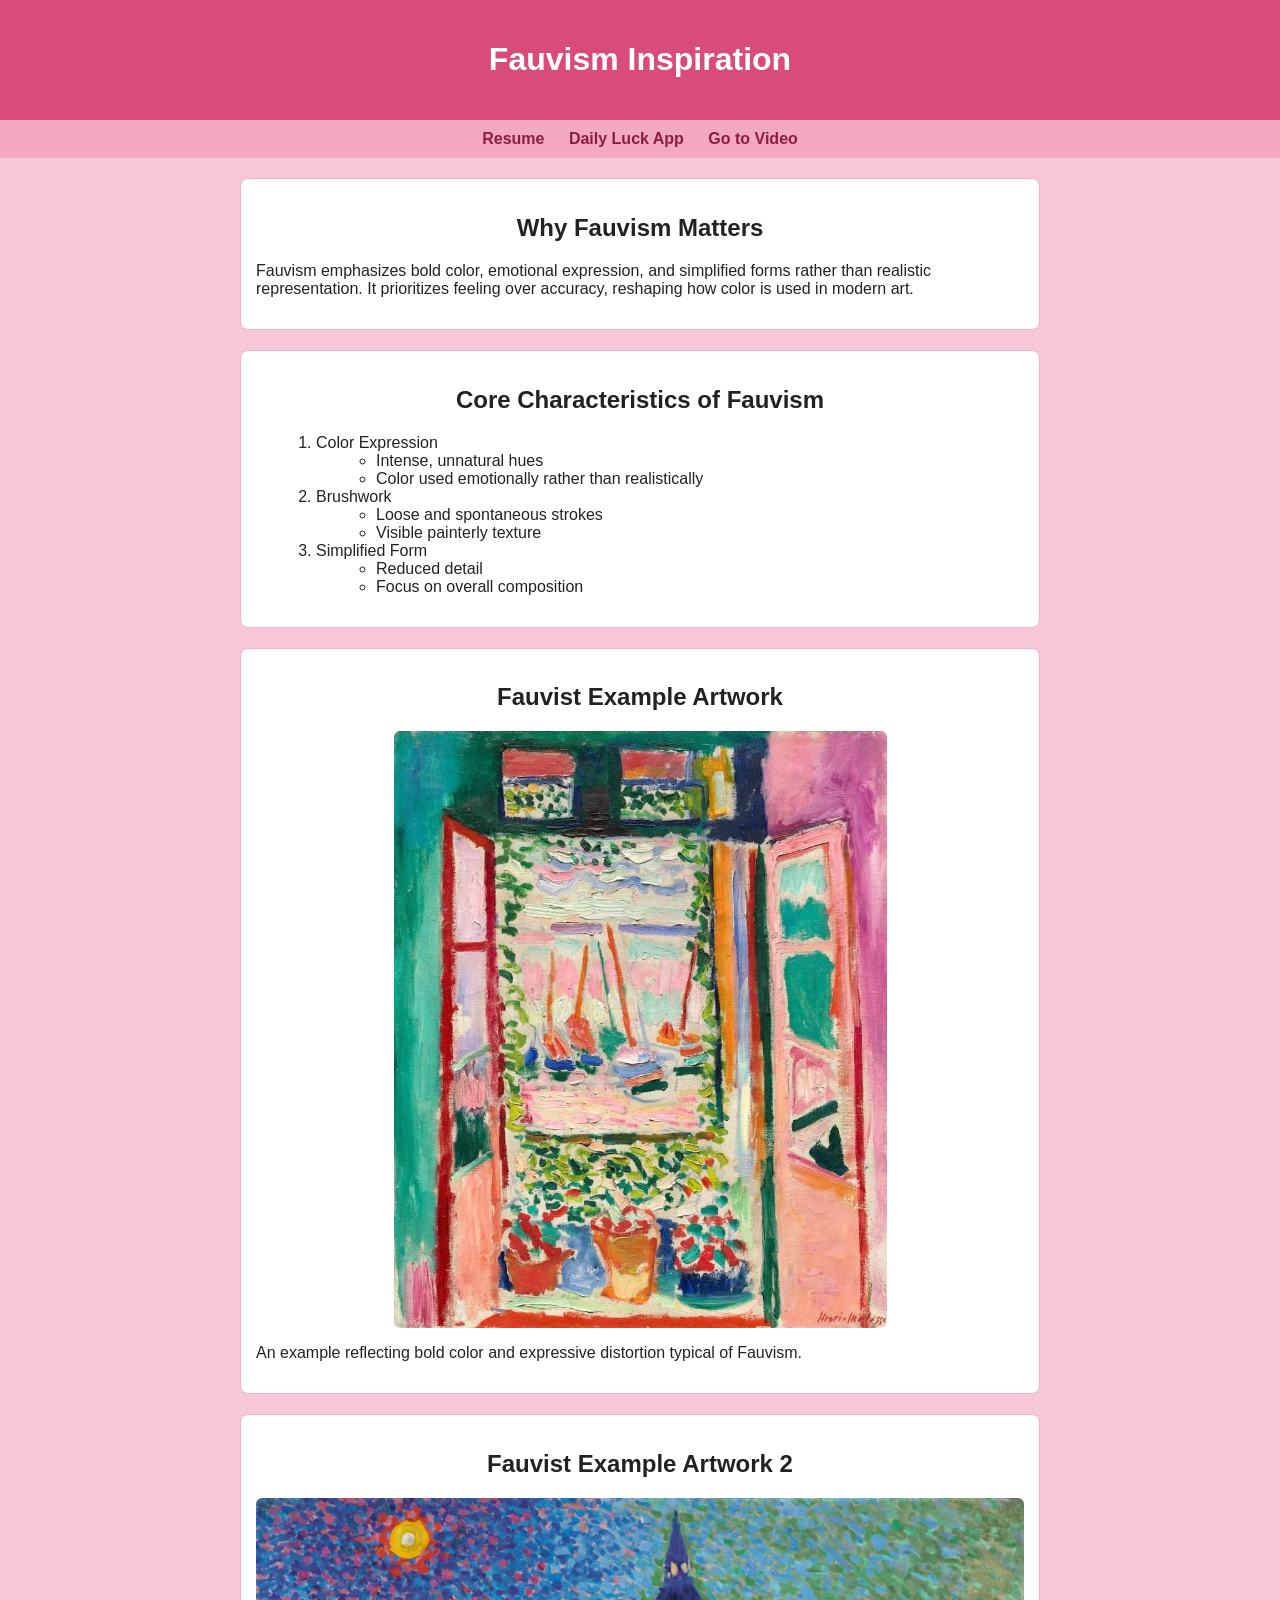
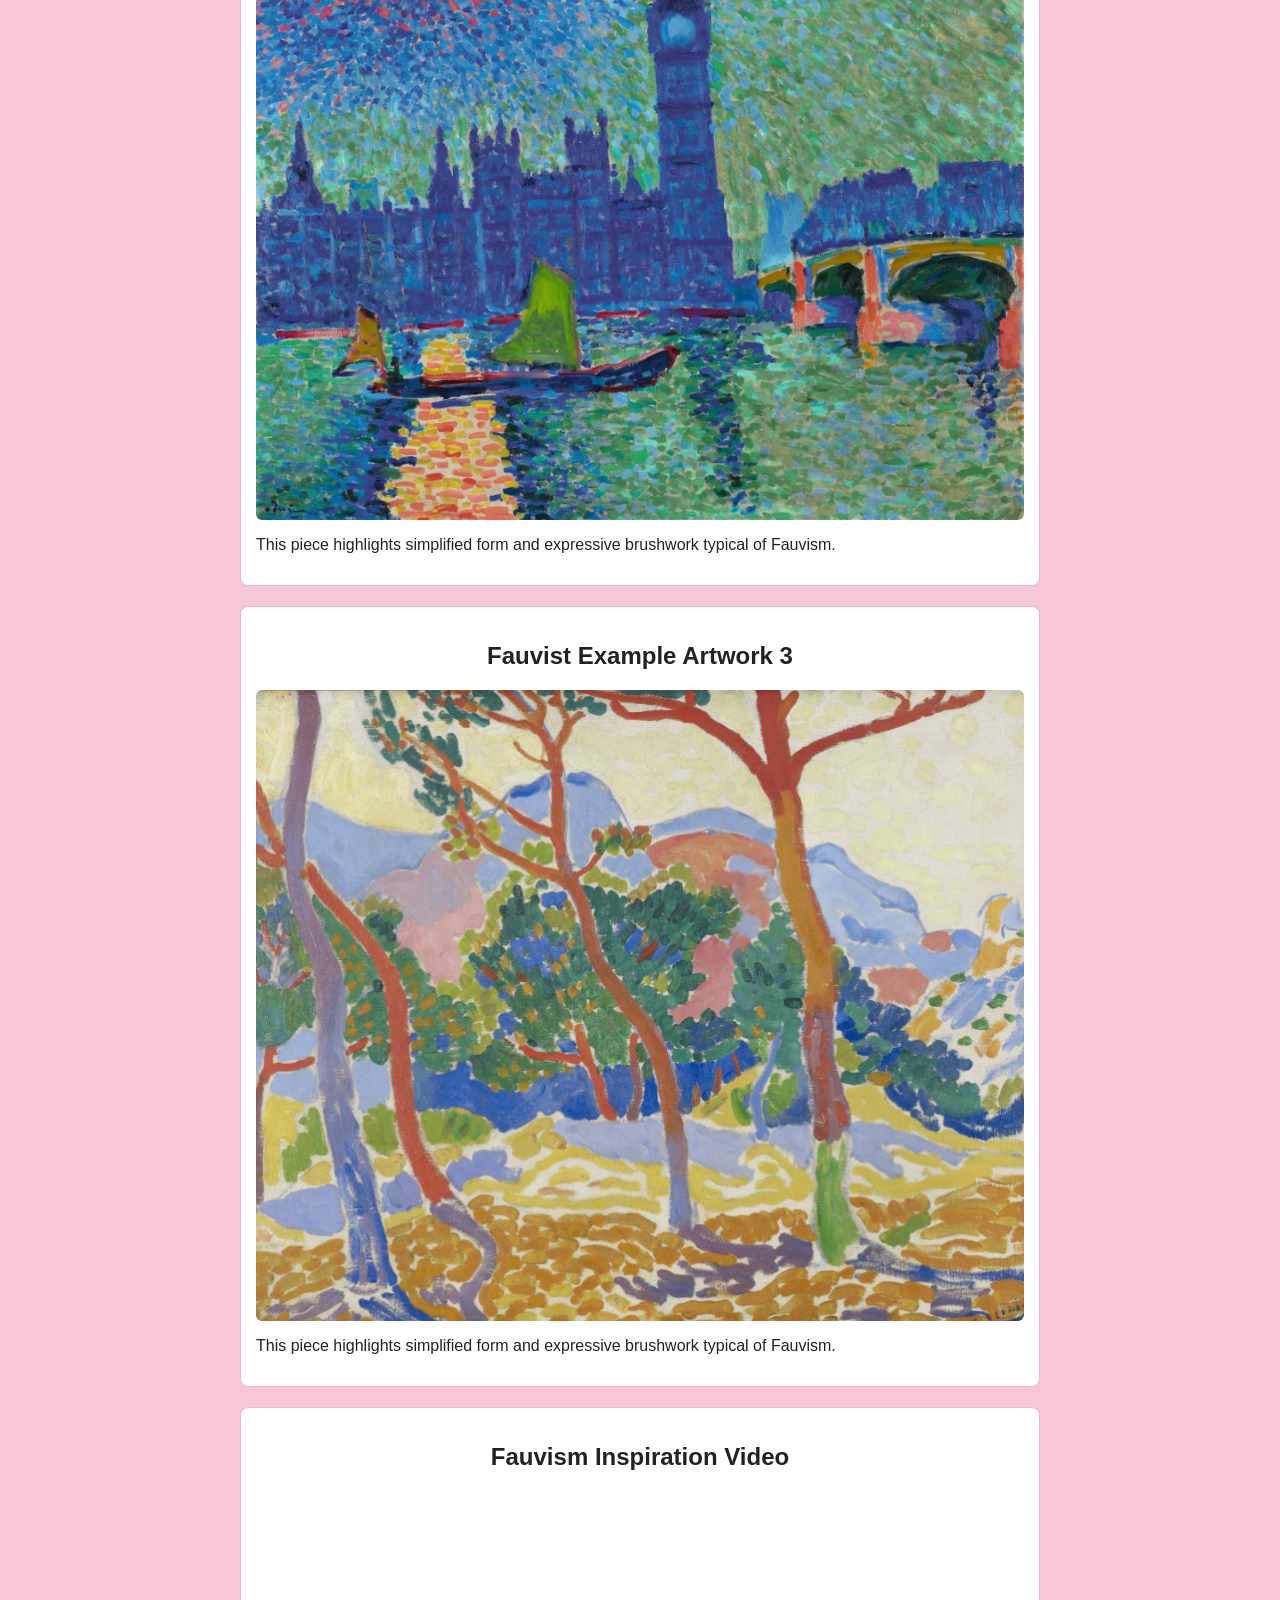
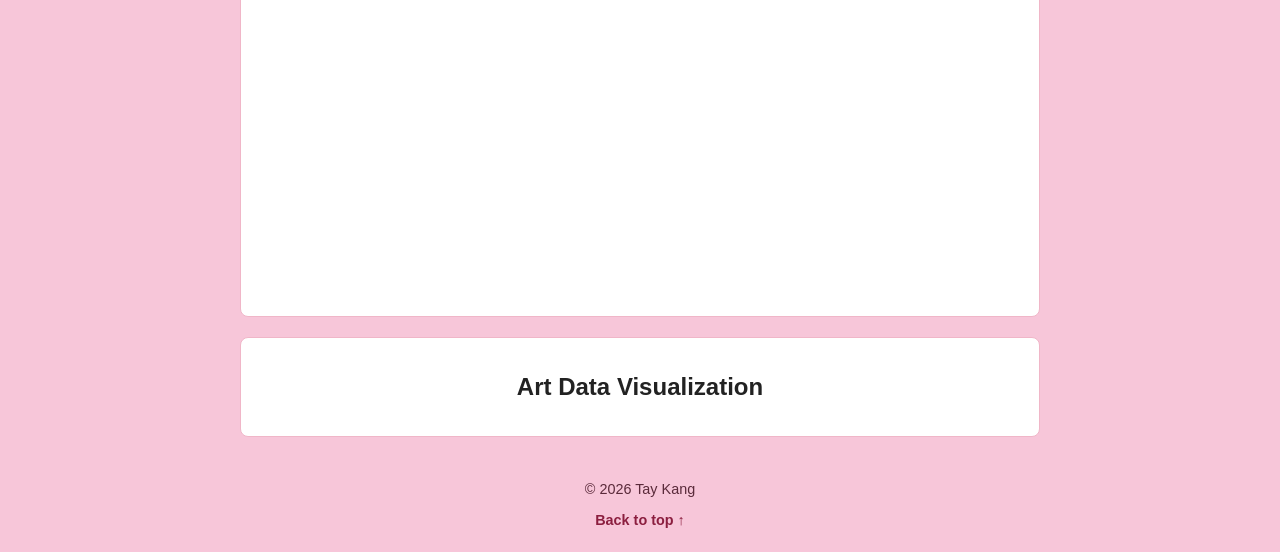
==== fromScratch.html @ 489892e7 "Add files via upload" ====
<!DOCTYPE html>
<html lang="en">
<head>
    <meta charset="UTF-8">
    <meta name="viewport" content="width=device-width, initial-scale=1.0">
    <title>Fauvism Inspiration Page</title>

    <!-- External CSS (REQUIRED) -->
    <link rel="stylesheet" href="../css/mystyles.css">
</head>

<body>

    <!-- HEADER -->
    <div class="header" id="top">
        <h1>Fauvism Inspiration</h1>
    </div>

    <!-- NAVIGATION -->
    <div class="nav">
        <a href="../index.html">Resume</a>
        <a href="ai.html">Daily Luck App</a>
        <a href="#video">Go to Video</a>
    </div>

    <!-- SECTION 1 -->
    <div class="section">
        <h2>Why Fauvism Matters</h2>
        <p>
            Fauvism emphasizes bold color, emotional expression, and simplified forms rather than realistic representation.
            It prioritizes feeling over accuracy, reshaping how color is used in modern art.
        </p>
    </div>

    <!-- SECTION 2 (NESTED LIST) -->
    <div class="section">
        <h2>Core Characteristics of Fauvism</h2>
        <ol>
            <li>Color Expression
                <ul>
                    <li>Intense, unnatural hues</li>
                    <li>Color used emotionally rather than realistically</li>
                </ul>
            </li>
            <li>Brushwork
                <ul>
                    <li>Loose and spontaneous strokes</li>
                    <li>Visible painterly texture</li>
                </ul>
            </li>
            <li>Simplified Form
                <ul>
                    <li>Reduced detail</li>
                    <li>Focus on overall composition</li>
                </ul>
            </li>
        </ol>
    </div>

    <!-- SECTION 3 (IMAGE) -->
    <div class="section">
        <h2>Fauvist Example Artwork</h2>
        <img src="../assets/img/open_windown_derain.jpg" alt="Fauvism artwork example">
        <p>An example reflecting bold color and expressive distortion typical of Fauvism.</p>
    </div>
        <div class="section">
        <h2>Fauvist Example Artwork 2</h2>
        <img src="../assets/img/andre_derain_big_ben.png" alt="Fauvism artwork example 3">
        <p>This piece highlights simplified form and expressive brushwork typical of Fauvism.</p>
    </div>
    </div>
    <div class="section">
        <h2>Fauvist Example Artwork 3</h2>
        <img src="../assets/img/trees_derain.png" alt="Fauvism artwork example 3">
        <p>This piece highlights simplified form and expressive brushwork typical of Fauvism.</p>
    </div>

    <!-- SECTION 4 (VIDEO + ANCHOR TARGET ONLY) -->
    <div class="section" id="video">
        <h2>Fauvism Inspiration Video</h2>

        <iframe width="100%" height="400"
            src="https://www.youtube.com/embed/tcjJEOapNKY"
            title="YouTube video"
            frameborder="0"
            allowfullscreen>
        </iframe>
    </div>

    <!-- SECTION 5 (TABLEAU) -->
   <div class="section">
    <h2>Art Data Visualization</h2>

    <div class='tableauPlaceholder' id='viz1776118397848' style='position: relative'>
        <noscript>
            <a href='#'>
                <img alt='Tableau Visualization'
                src='https://public.tableau.com/static/images/PR/PR62TD55Q/1_rss.png' style='border: none' />
            </a>
        </noscript>

        <object class='tableauViz' style='display:none;' width='100%' height='500'>
            <param name='host_url' value='https://public.tableau.com/' />
            <param name='embed_code_version' value='3' />
            <param name='path' value='shared/PR62TD55Q' />
            <param name='toolbar' value='yes' />
            <param name='static_image' value='https://public.tableau.com/static/images/PR/PR62TD55Q/1.png' />
            <param name='animate_transition' value='yes' />
            <param name='display_static_image' value='yes' />
            <param name='display_spinner' value='yes' />
            <param name='display_overlay' value='yes' />
            <param name='display_count' value='yes' />
            <param name='language' value='en-US' />
            <param name='filter' value='publish=yes' />
        </object>
    </div>

    <script type='text/javascript'>
        var divElement = document.getElementById('viz1776118397848');
        var vizElement = divElement.getElementsByTagName('object')[0];

        vizElement.style.width = '100%';
        vizElement.style.height = (divElement.offsetWidth * 0.75) + 'px';

        var scriptElement = document.createElement('script');
        scriptElement.src = 'https://public.tableau.com/javascripts/api/viz_v1.js';
        vizElement.parentNode.insertBefore(scriptElement, vizElement);
    </script>
</div>

    <!-- FOOTER -->
    <div class="footer">
        <p>© 2026 Tay Kang</p>
        <p><a href="#top">Back to top ↑</a></p>
    </div>

</body>
</html>
---- css/mystyles.css ----
* {
  box-sizing: border-box;
}

body {
  margin: 0;
  font-family: Arial, sans-serif;
  background-color: #f7c6d9; /* PINK FAUVISM-INSPIRED BACKGROUND */
  color: #222;
}

.nav {
  text-align: center;
  padding: 10px;
  background: #f2a7c3;
}

a {
  margin: 10px;
  text-decoration: none;
  color: #8b1e3f;
  font-weight: bold;
}

a:hover {
  text-decoration: underline;
}

.header {
  background-color: #d94b7a;
  color: white;
  text-align: center;
  padding: 20px;
}

.section {
  background: white;
  margin: 20px auto;
  padding: 15px;
  max-width: 800px;
  border-radius: 8px;
  border: 1px solid #f0b6c8;
}

.footer {
  text-align: center;
  padding: 10px;
  margin-top: 20px;
  font-size: 0.9rem;
  color: #5a2a3a;
}

h1, h2 {
  text-align: center;
}

img, iframe {
  max-width: 100%;
  display: block;
  margin: 10px auto;
  border-radius: 6px;
}

ul, ol {
  margin-left: 20px;
}
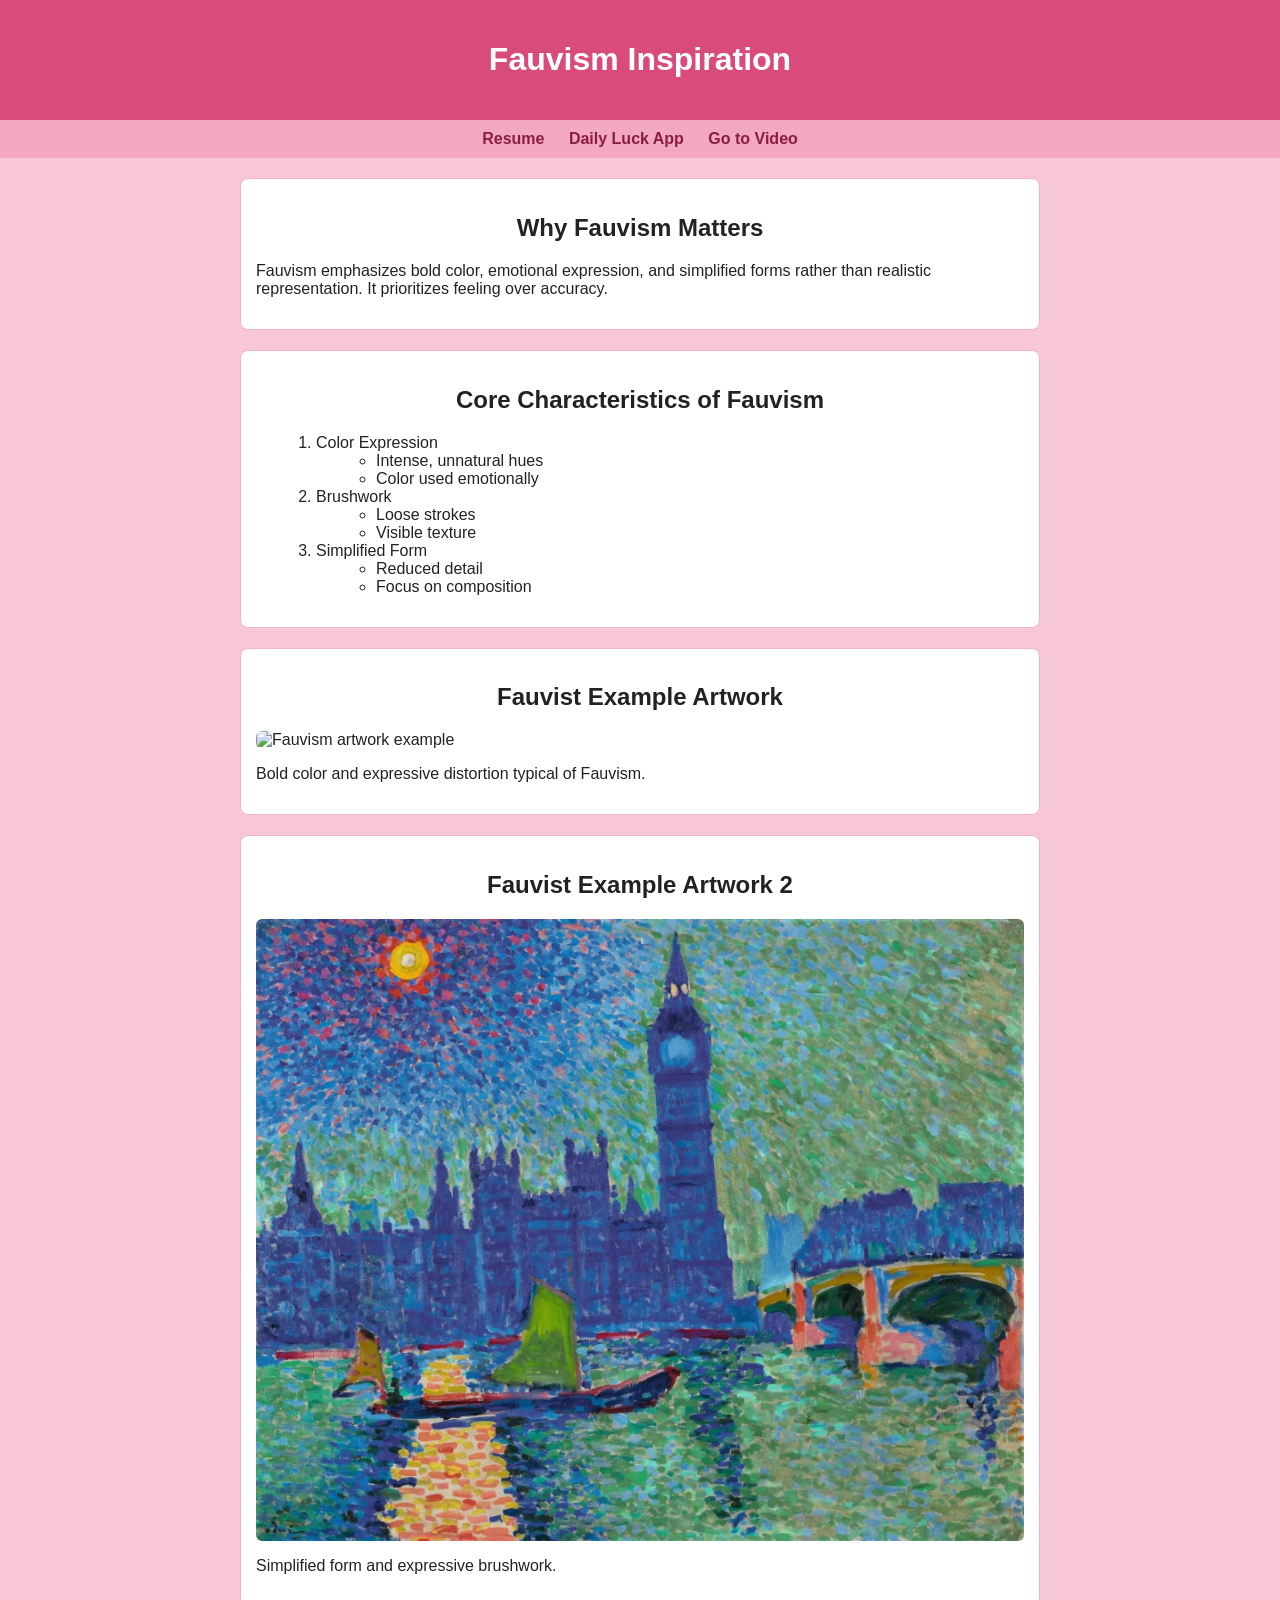
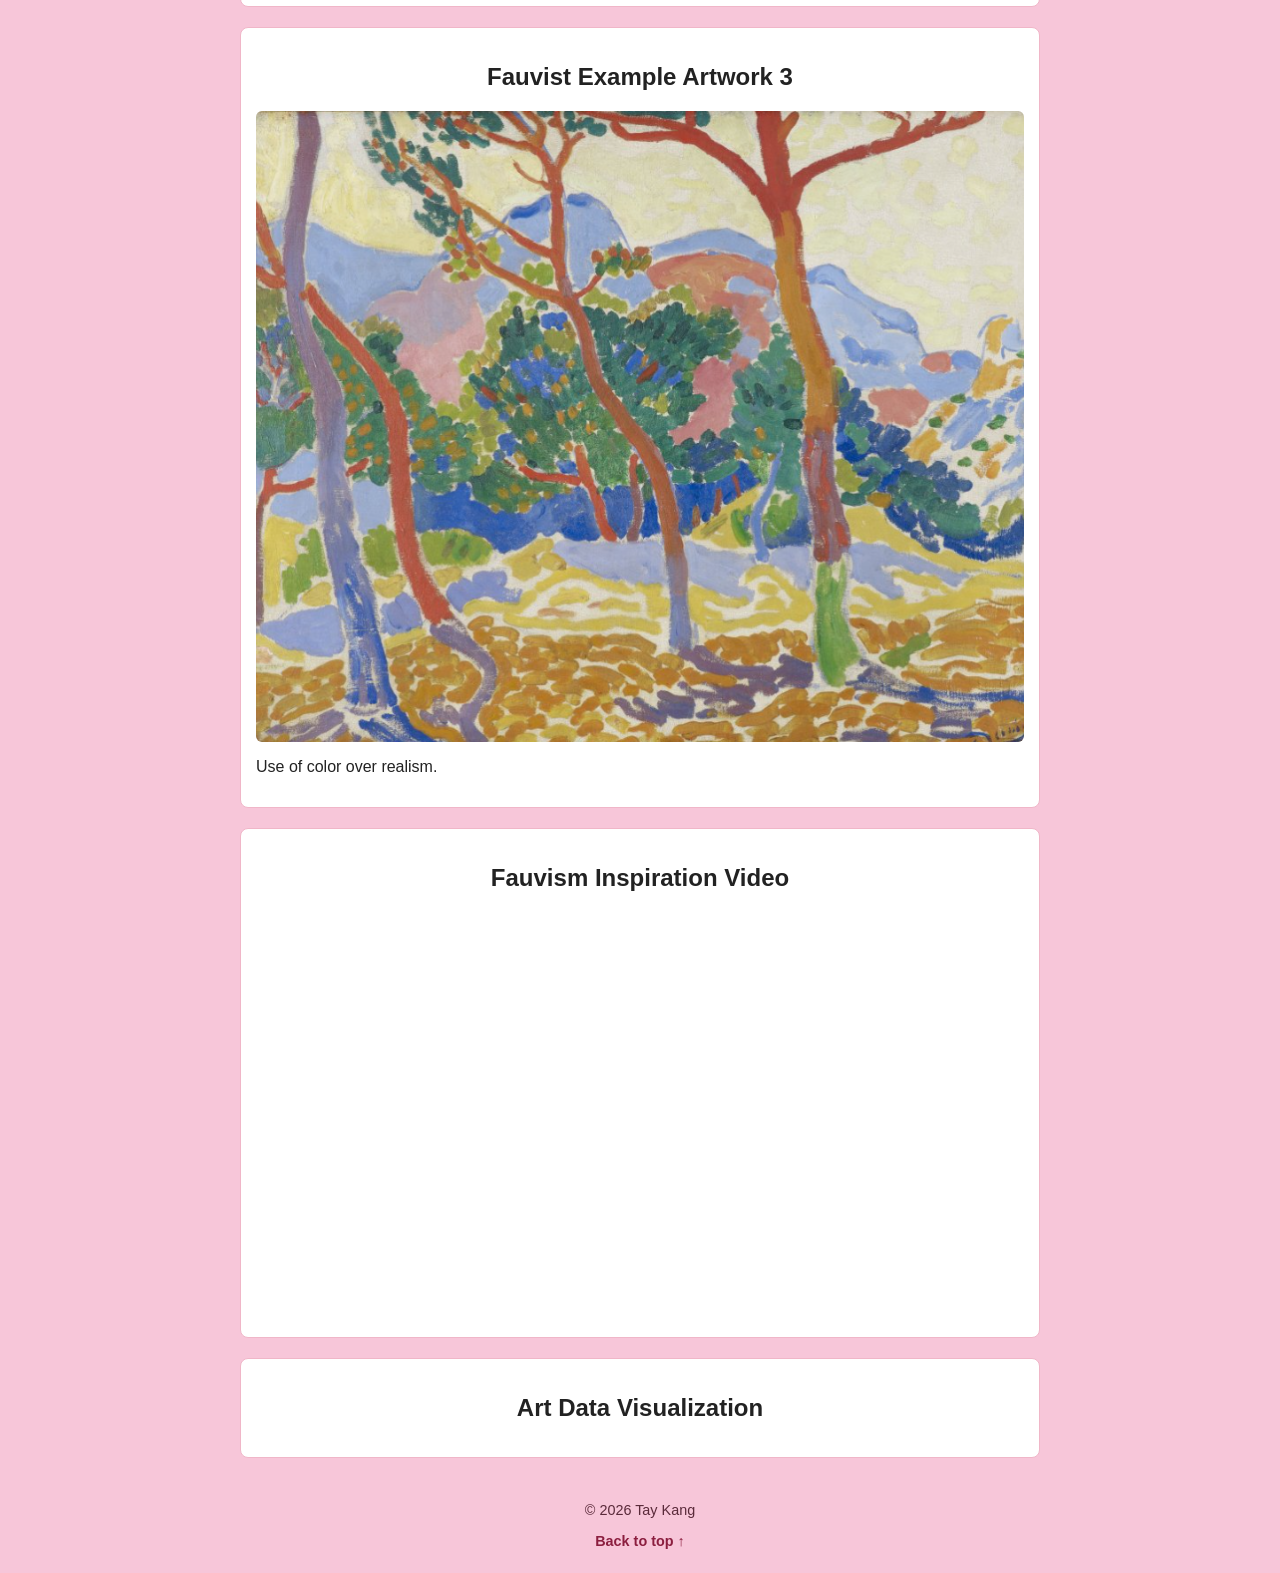
==== commit 22120613: "Add files via upload" ====
--- a/fromScratch.html
+++ b/fromScratch.html
@@ -5,130 +5,103 @@
     <meta name="viewport" content="width=device-width, initial-scale=1.0">
     <title>Fauvism Inspiration Page</title>
 
-    <!-- External CSS (REQUIRED) -->
+    <!-- FIXED CSS PATH -->
     <link rel="stylesheet" href="../css/mystyles.css">
 </head>
 
 <body>
 
-    <!-- HEADER -->
     <div class="header" id="top">
         <h1>Fauvism Inspiration</h1>
     </div>
 
-    <!-- NAVIGATION -->
     <div class="nav">
         <a href="../index.html">Resume</a>
         <a href="ai.html">Daily Luck App</a>
         <a href="#video">Go to Video</a>
     </div>
 
-    <!-- SECTION 1 -->
     <div class="section">
         <h2>Why Fauvism Matters</h2>
         <p>
             Fauvism emphasizes bold color, emotional expression, and simplified forms rather than realistic representation.
-            It prioritizes feeling over accuracy, reshaping how color is used in modern art.
+            It prioritizes feeling over accuracy.
         </p>
     </div>
 
-    <!-- SECTION 2 (NESTED LIST) -->
     <div class="section">
         <h2>Core Characteristics of Fauvism</h2>
         <ol>
             <li>Color Expression
                 <ul>
                     <li>Intense, unnatural hues</li>
-                    <li>Color used emotionally rather than realistically</li>
+                    <li>Color used emotionally</li>
                 </ul>
             </li>
             <li>Brushwork
                 <ul>
-                    <li>Loose and spontaneous strokes</li>
-                    <li>Visible painterly texture</li>
+                    <li>Loose strokes</li>
+                    <li>Visible texture</li>
                 </ul>
             </li>
             <li>Simplified Form
                 <ul>
                     <li>Reduced detail</li>
-                    <li>Focus on overall composition</li>
+                    <li>Focus on composition</li>
                 </ul>
             </li>
         </ol>
     </div>
 
-    <!-- SECTION 3 (IMAGE) -->
+    <!-- IMAGE 1 -->
     <div class="section">
         <h2>Fauvist Example Artwork</h2>
-        <img src="../assets/img/open_windown_derain.jpg" alt="Fauvism artwork example">
-        <p>An example reflecting bold color and expressive distortion typical of Fauvism.</p>
+        <img src="../assets/img/open_window_derain.jpg" alt="Fauvism artwork example">
+        <p>Bold color and expressive distortion typical of Fauvism.</p>
     </div>
-        <div class="section">
+
+    <!-- IMAGE 2 -->
+    <div class="section">
         <h2>Fauvist Example Artwork 2</h2>
-        <img src="../assets/img/andre_derain_big_ben.png" alt="Fauvism artwork example 3">
-        <p>This piece highlights simplified form and expressive brushwork typical of Fauvism.</p>
+        <img src="../assets/img/andre_derain_big_ben.png" alt="Fauvism artwork example">
+        <p>Simplified form and expressive brushwork.</p>
     </div>
-    </div>
+
+    <!-- IMAGE 3 -->
     <div class="section">
         <h2>Fauvist Example Artwork 3</h2>
-        <img src="../assets/img/trees_derain.png" alt="Fauvism artwork example 3">
-        <p>This piece highlights simplified form and expressive brushwork typical of Fauvism.</p>
+        <img src="../assets/img/trees_derain.png" alt="Fauvism artwork example">
+        <p>Use of color over realism.</p>
     </div>
 
-    <!-- SECTION 4 (VIDEO + ANCHOR TARGET ONLY) -->
+    <!-- VIDEO -->
     <div class="section" id="video">
         <h2>Fauvism Inspiration Video</h2>
-
         <iframe width="100%" height="400"
             src="https://www.youtube.com/embed/tcjJEOapNKY"
-            title="YouTube video"
-            frameborder="0"
-            allowfullscreen>
+            frameborder="0" allowfullscreen>
         </iframe>
     </div>
 
-    <!-- SECTION 5 (TABLEAU) -->
-   <div class="section">
-    <h2>Art Data Visualization</h2>
+    <!-- TABLEAU -->
+    <div class="section">
+        <h2>Art Data Visualization</h2>
 
-    <div class='tableauPlaceholder' id='viz1776118397848' style='position: relative'>
-        <noscript>
-            <a href='#'>
-                <img alt='Tableau Visualization'
-                src='https://public.tableau.com/static/images/PR/PR62TD55Q/1_rss.png' style='border: none' />
-            </a>
-        </noscript>
+        <div class='tableauPlaceholder' id='viz1776118397848'>
+            <noscript>
+                <img src='https://public.tableau.com/static/images/PR/PR62TD55Q/1_rss.png' />
+            </noscript>
 
-        <object class='tableauViz' style='display:none;' width='100%' height='500'>
-            <param name='host_url' value='https://public.tableau.com/' />
-            <param name='embed_code_version' value='3' />
-            <param name='path' value='shared/PR62TD55Q' />
-            <param name='toolbar' value='yes' />
-            <param name='static_image' value='https://public.tableau.com/static/images/PR/PR62TD55Q/1.png' />
-            <param name='animate_transition' value='yes' />
-            <param name='display_static_image' value='yes' />
-            <param name='display_spinner' value='yes' />
-            <param name='display_overlay' value='yes' />
-            <param name='display_count' value='yes' />
-            <param name='language' value='en-US' />
-            <param name='filter' value='publish=yes' />
-        </object>
+            <object class='tableauViz' style='display:none;' width='100%' height='500'>
+                <param name='host_url' value='https://public.tableau.com/' />
+                <param name='path' value='shared/PR62TD55Q' />
+                <param name='toolbar' value='yes' />
+            </object>
+        </div>
+
+        <script src="https://public.tableau.com/javascripts/api/viz_v1.js"></script>
     </div>
 
-    <script type='text/javascript'>
-        var divElement = document.getElementById('viz1776118397848');
-        var vizElement = divElement.getElementsByTagName('object')[0];
-
-        vizElement.style.width = '100%';
-        vizElement.style.height = (divElement.offsetWidth * 0.75) + 'px';
-
-        var scriptElement = document.createElement('script');
-        scriptElement.src = 'https://public.tableau.com/javascripts/api/viz_v1.js';
-        vizElement.parentNode.insertBefore(scriptElement, vizElement);
-    </script>
-</div>
-
-    <!-- FOOTER -->
     <div class="footer">
         <p>© 2026 Tay Kang</p>
         <p><a href="#top">Back to top ↑</a></p>
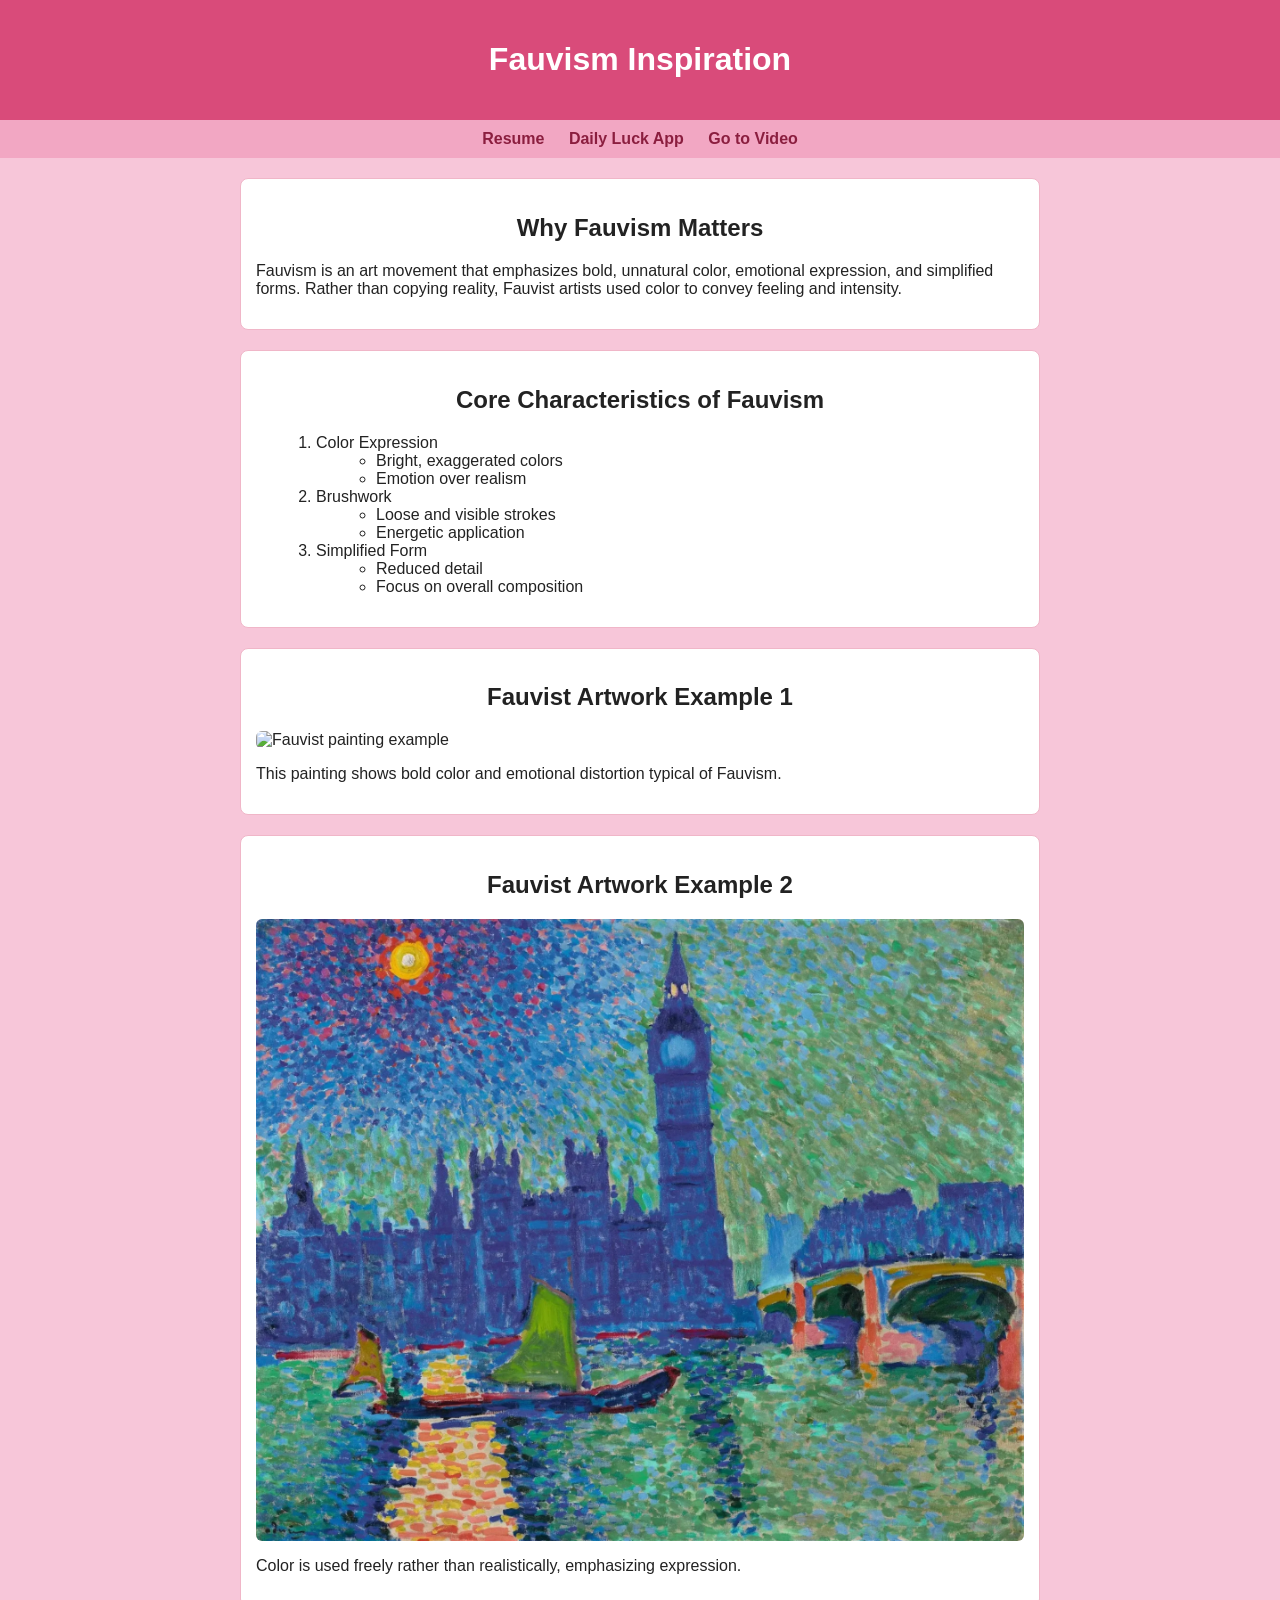
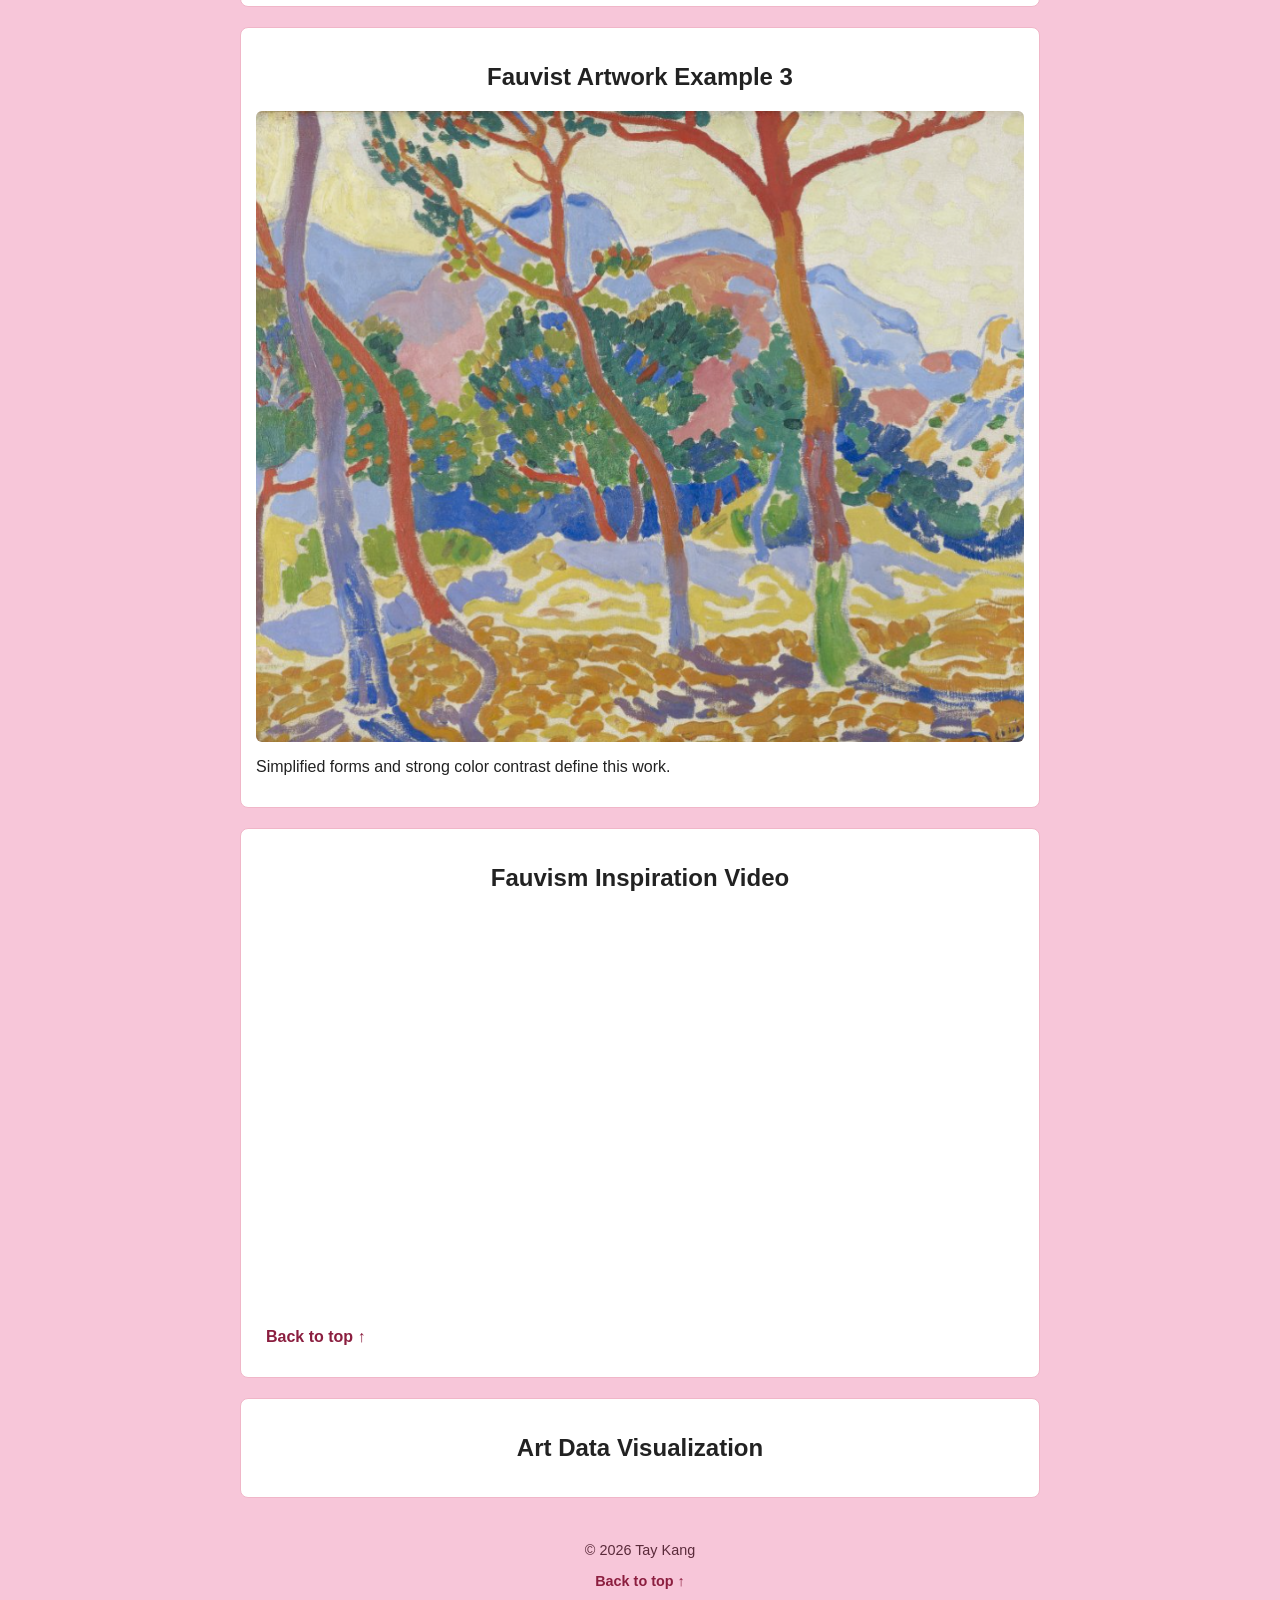
==== commit ce86167b: "Add files via upload" ====
--- a/fromScratch.html
+++ b/fromScratch.html
@@ -5,49 +5,54 @@
     <meta name="viewport" content="width=device-width, initial-scale=1.0">
     <title>Fauvism Inspiration Page</title>
 
-    <!-- FIXED CSS PATH -->
+    <!-- Correct CSS path for your repo -->
     <link rel="stylesheet" href="../css/mystyles.css">
 </head>
 
 <body>
 
+    <!-- HEADER -->
     <div class="header" id="top">
         <h1>Fauvism Inspiration</h1>
     </div>
 
+    <!-- NAV -->
     <div class="nav">
         <a href="../index.html">Resume</a>
         <a href="ai.html">Daily Luck App</a>
         <a href="#video">Go to Video</a>
     </div>
 
+    <!-- SECTION 1 -->
     <div class="section">
         <h2>Why Fauvism Matters</h2>
         <p>
-            Fauvism emphasizes bold color, emotional expression, and simplified forms rather than realistic representation.
-            It prioritizes feeling over accuracy.
+            Fauvism is an art movement that emphasizes bold, unnatural color, emotional expression, 
+            and simplified forms. Rather than copying reality, Fauvist artists used color to convey 
+            feeling and intensity.
         </p>
     </div>
 
+    <!-- SECTION 2 (NESTED LIST) -->
     <div class="section">
         <h2>Core Characteristics of Fauvism</h2>
         <ol>
             <li>Color Expression
                 <ul>
-                    <li>Intense, unnatural hues</li>
-                    <li>Color used emotionally</li>
+                    <li>Bright, exaggerated colors</li>
+                    <li>Emotion over realism</li>
                 </ul>
             </li>
             <li>Brushwork
                 <ul>
-                    <li>Loose strokes</li>
-                    <li>Visible texture</li>
+                    <li>Loose and visible strokes</li>
+                    <li>Energetic application</li>
                 </ul>
             </li>
             <li>Simplified Form
                 <ul>
                     <li>Reduced detail</li>
-                    <li>Focus on composition</li>
+                    <li>Focus on overall composition</li>
                 </ul>
             </li>
         </ol>
@@ -55,23 +60,23 @@
 
     <!-- IMAGE 1 -->
     <div class="section">
-        <h2>Fauvist Example Artwork</h2>
-        <img src="../assets/img/open_window_derain.jpg" alt="Fauvism artwork example">
-        <p>Bold color and expressive distortion typical of Fauvism.</p>
+        <h2>Fauvist Artwork Example 1</h2>
+        <img src="../assets/img/open_window_derain.jpg" alt="Fauvist painting example">
+        <p>This painting shows bold color and emotional distortion typical of Fauvism.</p>
     </div>
 
     <!-- IMAGE 2 -->
     <div class="section">
-        <h2>Fauvist Example Artwork 2</h2>
-        <img src="../assets/img/andre_derain_big_ben.png" alt="Fauvism artwork example">
-        <p>Simplified form and expressive brushwork.</p>
+        <h2>Fauvist Artwork Example 2</h2>
+        <img src="../assets/img/andre_derain_big_ben.png" alt="Fauvist city painting">
+        <p>Color is used freely rather than realistically, emphasizing expression.</p>
     </div>
 
     <!-- IMAGE 3 -->
     <div class="section">
-        <h2>Fauvist Example Artwork 3</h2>
-        <img src="../assets/img/trees_derain.png" alt="Fauvism artwork example">
-        <p>Use of color over realism.</p>
+        <h2>Fauvist Artwork Example 3</h2>
+        <img src="../assets/img/trees_derain.png" alt="Fauvist landscape painting">
+        <p>Simplified forms and strong color contrast define this work.</p>
     </div>
 
     <!-- VIDEO -->
@@ -79,21 +84,26 @@
         <h2>Fauvism Inspiration Video</h2>
         <iframe width="100%" height="400"
             src="https://www.youtube.com/embed/tcjJEOapNKY"
-            frameborder="0" allowfullscreen>
+            title="Fauvism Video"
+            frameborder="0"
+            allowfullscreen>
         </iframe>
+
+        <p><a href="#top">Back to top ↑</a></p>
     </div>
 
     <!-- TABLEAU -->
     <div class="section">
         <h2>Art Data Visualization</h2>
 
-        <div class='tableauPlaceholder' id='viz1776118397848'>
+        <div class='tableauPlaceholder' id='viz1' style='position: relative'>
             <noscript>
                 <img src='https://public.tableau.com/static/images/PR/PR62TD55Q/1_rss.png' />
             </noscript>
 
             <object class='tableauViz' style='display:none;' width='100%' height='500'>
                 <param name='host_url' value='https://public.tableau.com/' />
+                <param name='embed_code_version' value='3' />
                 <param name='path' value='shared/PR62TD55Q' />
                 <param name='toolbar' value='yes' />
             </object>
@@ -102,6 +112,7 @@
         <script src="https://public.tableau.com/javascripts/api/viz_v1.js"></script>
     </div>
 
+    <!-- FOOTER -->
     <div class="footer">
         <p>© 2026 Tay Kang</p>
         <p><a href="#top">Back to top ↑</a></p>
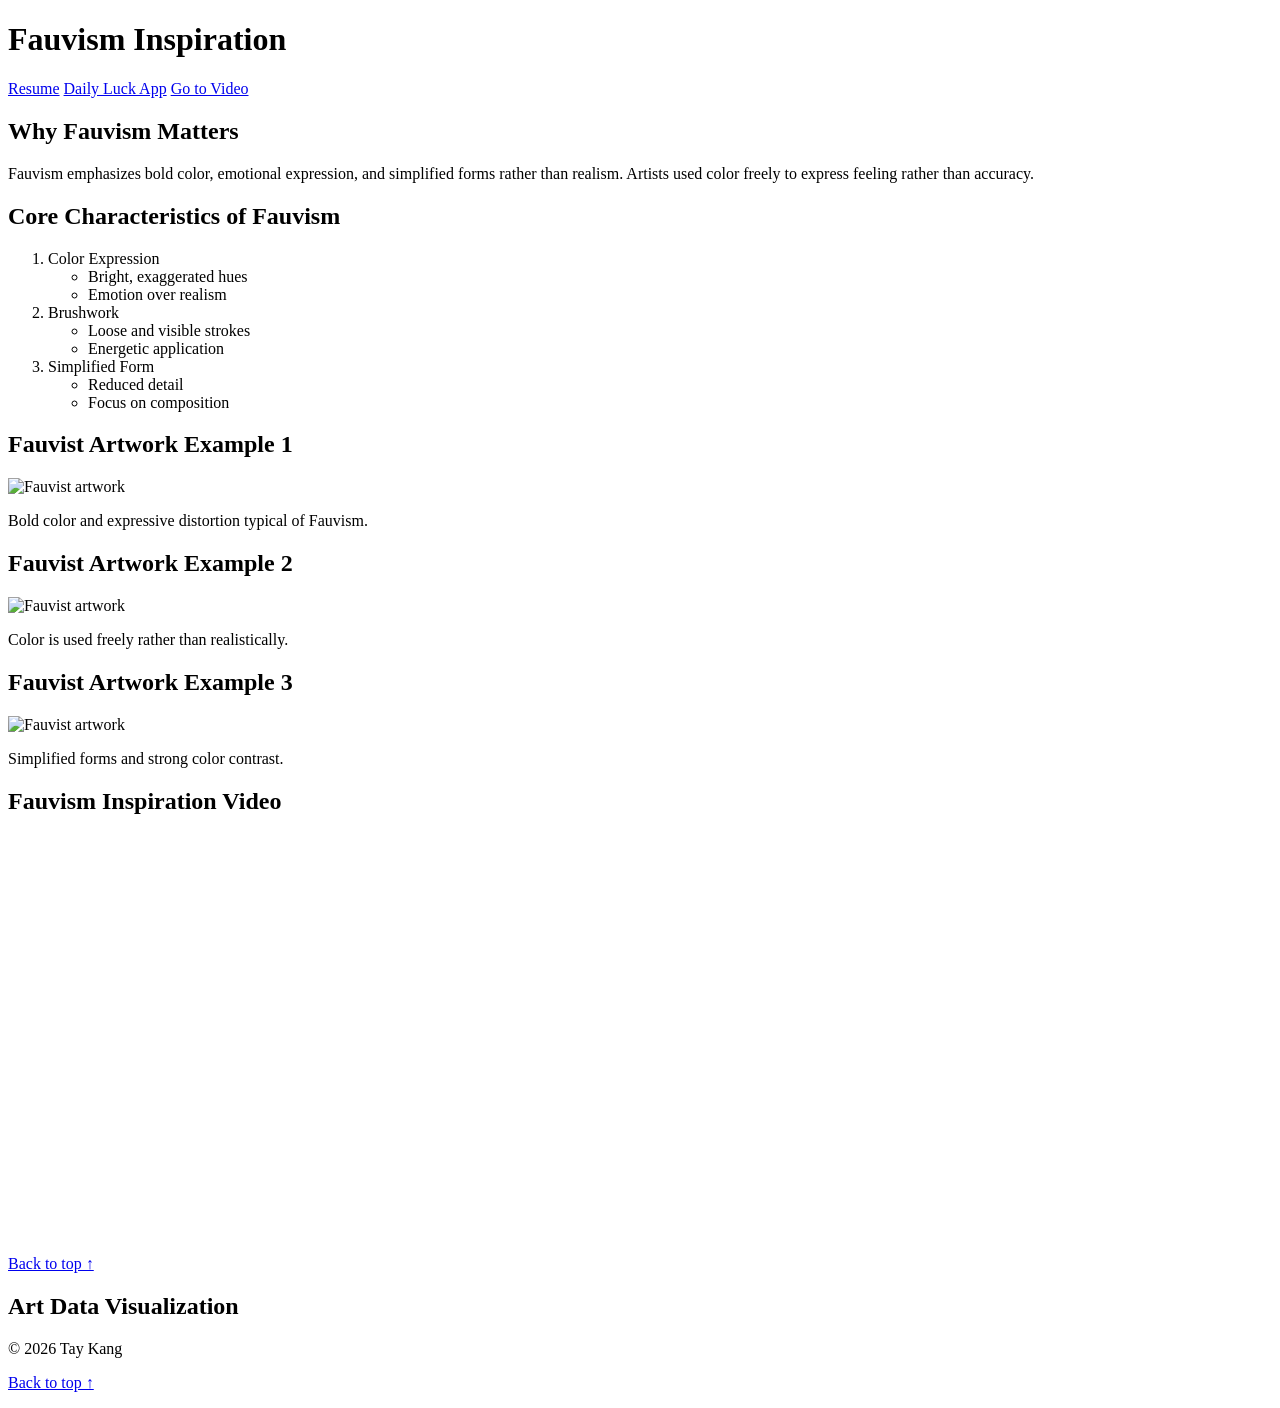
==== commit 2729976d: "Add files via upload" ====
--- a/fromScratch.html
+++ b/fromScratch.html
@@ -5,8 +5,8 @@
     <meta name="viewport" content="width=device-width, initial-scale=1.0">
     <title>Fauvism Inspiration Page</title>
 
-    <!-- Correct CSS path for your repo -->
-    <link rel="stylesheet" href="../css/mystyles.css">
+    <!-- ✅ FIXED CSS PATH FOR GITHUB -->
+    <link rel="stylesheet" href="/IS201/css/mystyles.css">
 </head>
 
 <body>
@@ -16,10 +16,10 @@
         <h1>Fauvism Inspiration</h1>
     </div>
 
-    <!-- NAV -->
+    <!-- NAVIGATION -->
     <div class="nav">
-        <a href="../index.html">Resume</a>
-        <a href="ai.html">Daily Luck App</a>
+        <a href="/IS201/index.html">Resume</a>
+        <a href="/IS201/html/ai.html">Daily Luck App</a>
         <a href="#video">Go to Video</a>
     </div>
 
@@ -27,9 +27,8 @@
     <div class="section">
         <h2>Why Fauvism Matters</h2>
         <p>
-            Fauvism is an art movement that emphasizes bold, unnatural color, emotional expression, 
-            and simplified forms. Rather than copying reality, Fauvist artists used color to convey 
-            feeling and intensity.
+            Fauvism emphasizes bold color, emotional expression, and simplified forms rather than realism.
+            Artists used color freely to express feeling rather than accuracy.
         </p>
     </div>
 
@@ -39,7 +38,7 @@
         <ol>
             <li>Color Expression
                 <ul>
-                    <li>Bright, exaggerated colors</li>
+                    <li>Bright, exaggerated hues</li>
                     <li>Emotion over realism</li>
                 </ul>
             </li>
@@ -52,7 +51,7 @@
             <li>Simplified Form
                 <ul>
                     <li>Reduced detail</li>
-                    <li>Focus on overall composition</li>
+                    <li>Focus on composition</li>
                 </ul>
             </li>
         </ol>
@@ -61,30 +60,30 @@
     <!-- IMAGE 1 -->
     <div class="section">
         <h2>Fauvist Artwork Example 1</h2>
-        <img src="../assets/img/open_window_derain.jpg" alt="Fauvist painting example">
-        <p>This painting shows bold color and emotional distortion typical of Fauvism.</p>
+        <img src="/IS201/assets/img/open_window_derain.jpg" alt="Fauvist artwork">
+        <p>Bold color and expressive distortion typical of Fauvism.</p>
     </div>
 
     <!-- IMAGE 2 -->
     <div class="section">
         <h2>Fauvist Artwork Example 2</h2>
-        <img src="../assets/img/andre_derain_big_ben.png" alt="Fauvist city painting">
-        <p>Color is used freely rather than realistically, emphasizing expression.</p>
+        <img src="/IS201/assets/img/andre_derain_big_ben.png" alt="Fauvist artwork">
+        <p>Color is used freely rather than realistically.</p>
     </div>
 
     <!-- IMAGE 3 -->
     <div class="section">
         <h2>Fauvist Artwork Example 3</h2>
-        <img src="../assets/img/trees_derain.png" alt="Fauvist landscape painting">
-        <p>Simplified forms and strong color contrast define this work.</p>
+        <img src="/IS201/assets/img/trees_derain.png" alt="Fauvist artwork">
+        <p>Simplified forms and strong color contrast.</p>
     </div>
 
     <!-- VIDEO -->
     <div class="section" id="video">
         <h2>Fauvism Inspiration Video</h2>
+
         <iframe width="100%" height="400"
             src="https://www.youtube.com/embed/tcjJEOapNKY"
-            title="Fauvism Video"
             frameborder="0"
             allowfullscreen>
         </iframe>
@@ -96,7 +95,7 @@
     <div class="section">
         <h2>Art Data Visualization</h2>
 
-        <div class='tableauPlaceholder' id='viz1' style='position: relative'>
+        <div class='tableauPlaceholder' id='viz1'>
             <noscript>
                 <img src='https://public.tableau.com/static/images/PR/PR62TD55Q/1_rss.png' />
             </noscript>
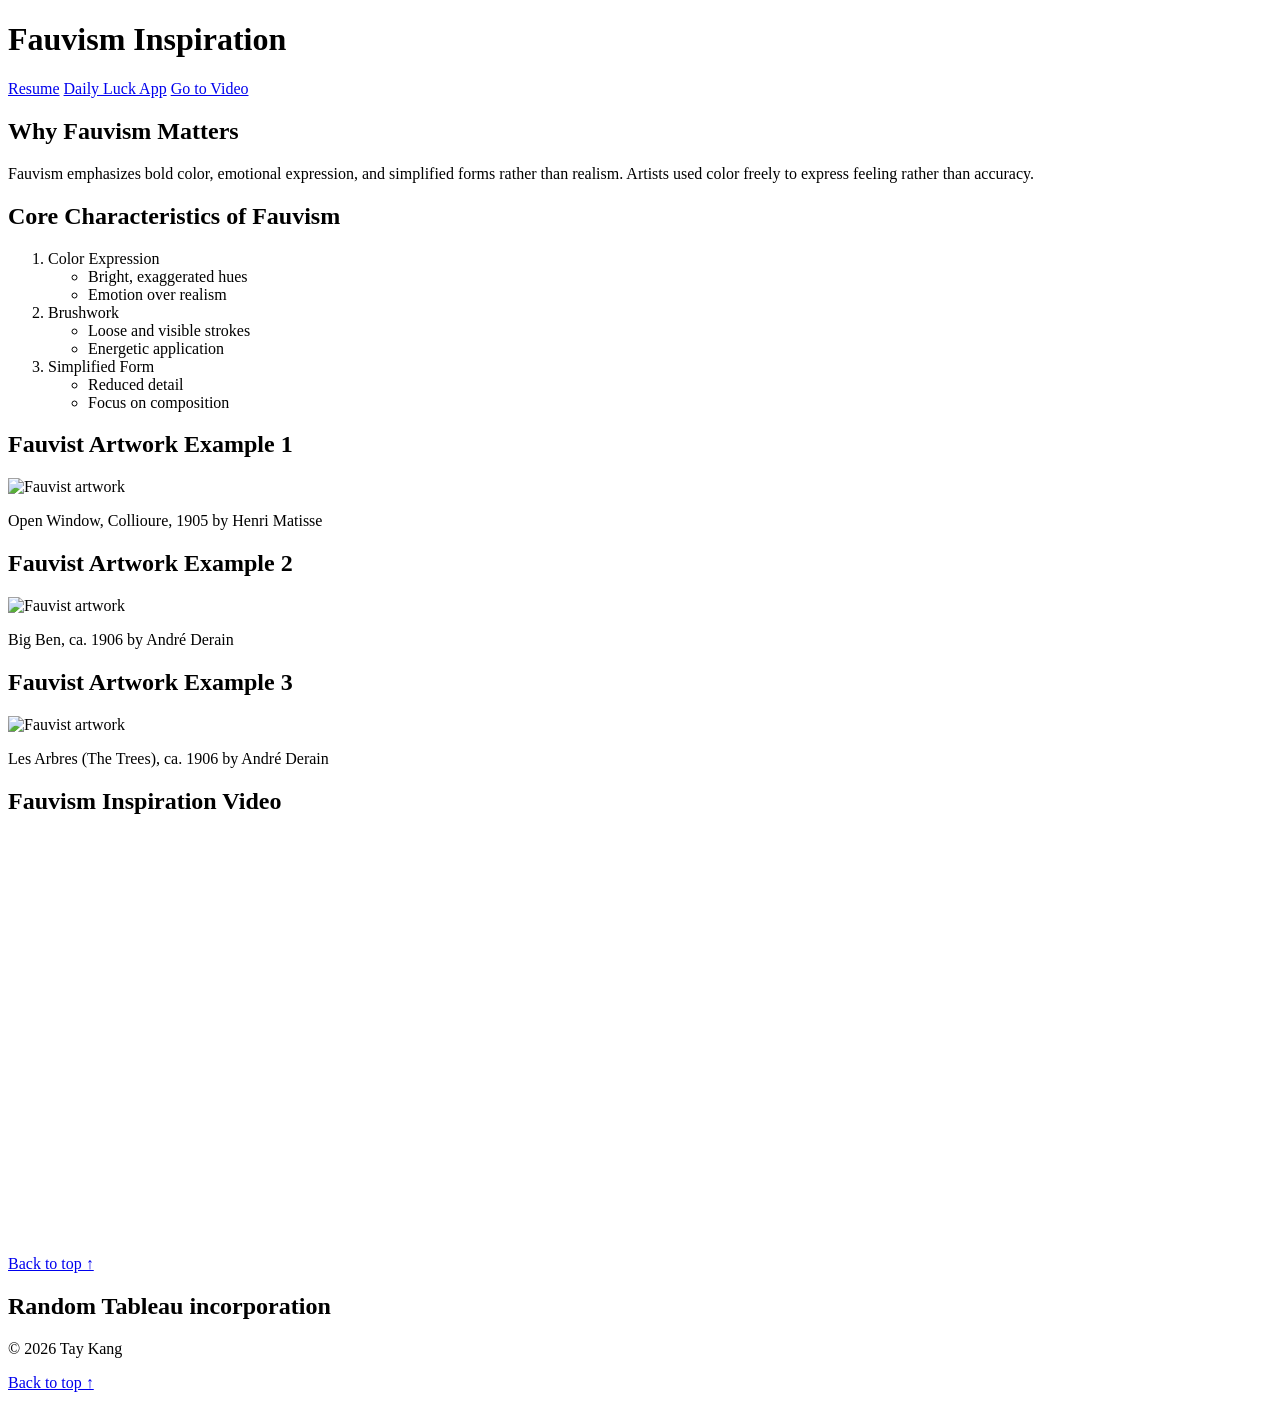
==== commit b97dd166: "Add files via upload" ====
--- a/fromScratch.html
+++ b/fromScratch.html
@@ -19,7 +19,7 @@
     <!-- NAVIGATION -->
     <div class="nav">
         <a href="/IS201/index.html">Resume</a>
-        <a href="/IS201/html/ai.html">Daily Luck App</a>
+        <a href="/IS201/ai.html">Daily Luck App</a>
         <a href="#video">Go to Video</a>
     </div>
 
@@ -60,22 +60,22 @@
     <!-- IMAGE 1 -->
     <div class="section">
         <h2>Fauvist Artwork Example 1</h2>
-        <img src="/IS201/assets/img/open_window_derain.jpg" alt="Fauvist artwork">
-        <p>Bold color and expressive distortion typical of Fauvism.</p>
+        <img src="/IS201/assets/img/open_windown_derain.jpg" alt="Fauvist artwork">
+        <p>Open Window, Collioure, 1905 by Henri Matisse</p>
     </div>
 
     <!-- IMAGE 2 -->
     <div class="section">
         <h2>Fauvist Artwork Example 2</h2>
         <img src="/IS201/assets/img/andre_derain_big_ben.png" alt="Fauvist artwork">
-        <p>Color is used freely rather than realistically.</p>
+        <p> Big Ben, ca. 1906 by André Derain</p>
     </div>
 
     <!-- IMAGE 3 -->
     <div class="section">
         <h2>Fauvist Artwork Example 3</h2>
         <img src="/IS201/assets/img/trees_derain.png" alt="Fauvist artwork">
-        <p>Simplified forms and strong color contrast.</p>
+        <p>Les Arbres (The Trees), ca. 1906 by André Derain</p>
     </div>
 
     <!-- VIDEO -->
@@ -93,7 +93,7 @@
 
     <!-- TABLEAU -->
     <div class="section">
-        <h2>Art Data Visualization</h2>
+        <h2>Random Tableau incorporation</h2>
 
         <div class='tableauPlaceholder' id='viz1'>
             <noscript>
